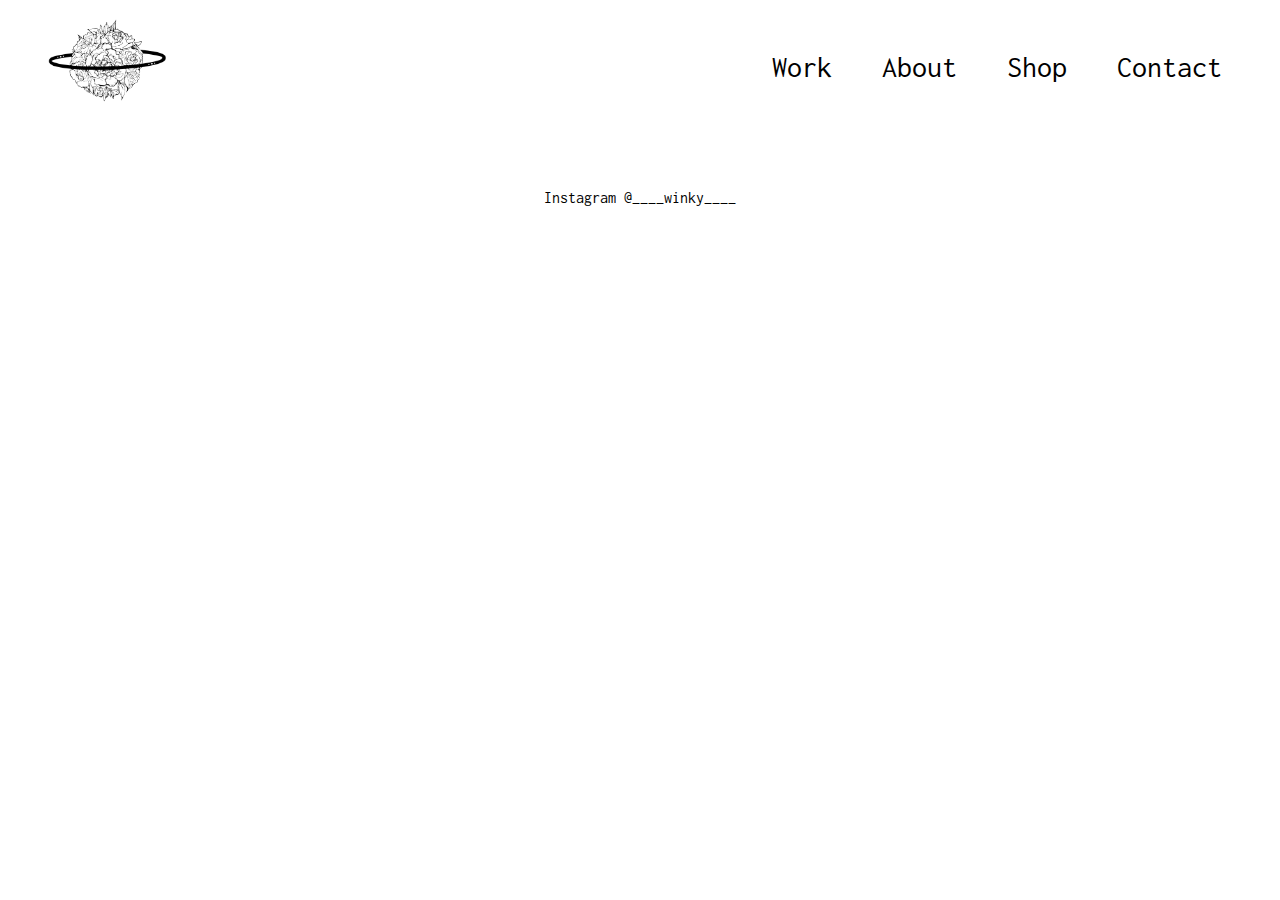
==== about.html @ fb3c569d "get in loser" ====
<!DOCTYPE html>
<html>
<head>
	<title>Amanda Winkler</title>
	<link rel="stylesheet" type="text/css" href="style.css">
	<link rel="preconnect" href="https://fonts.gstatic.com">
	<link href="https://fonts.googleapis.com/css2?family=Inconsolata&display=swap" rel="stylesheet">
</head>
<body>
	
<ul>
	<li><img id="wwlogo" src="media/wwlogo.png"></li>
	<li><a href="contact.html">Contact</a></li>
	<li><a href="shop.html">Shop</a></li>
	<li><a href="about.html">About</a></li>
	<li><a href="work.html">Work</a></li>
</ul>






<br>
<br>
<br>
<br>

<div class="footer">
	<div><a target="_blank" href="https://www.instagram.com/____winky____/" id="ig">Instagram @____winky____</a></div>
</div>
<div class="space"></div>
</body>
</html>
---- style.css ----
body{
	font-family: 'Inconsolata', monospace;
}

ul{
	list-style-type: none;
	color: black;
	position: inline;
	margin-right: 20px;
}

li a{
	float: right;
	text-decoration: none;
	color: black;
	font-size: 30px;
	margin-left: 20px;
	margin-right: 30px;
	margin-top: 35px;
}

li{
	display: inline;

}


#wwlogo{
	width: 10%;
	margin: 0;
}
.grid-wrapper{
	display: flex;
	height: 100%;
	text-align: center;
	border: 1px white solid;
	width: 100%;
  }

.grid-img{
	position: relative;
	width: 500px;
	float: left;
	border: 1px white solid;
	overflow: hidden;
	display: inline-block;
  	margin: 0 auto;
}

.imgs{
	position: relative;
	width: inherit;

}

.imgs:hover{
	opacity: .8;
}

.footer{
float: left;
display: inline-block;
bottom: 0;
width:100%;
text-align:center;

}

#ig{
text-decoration: none;
color: black;
}

.space{
	height: 100px;
}
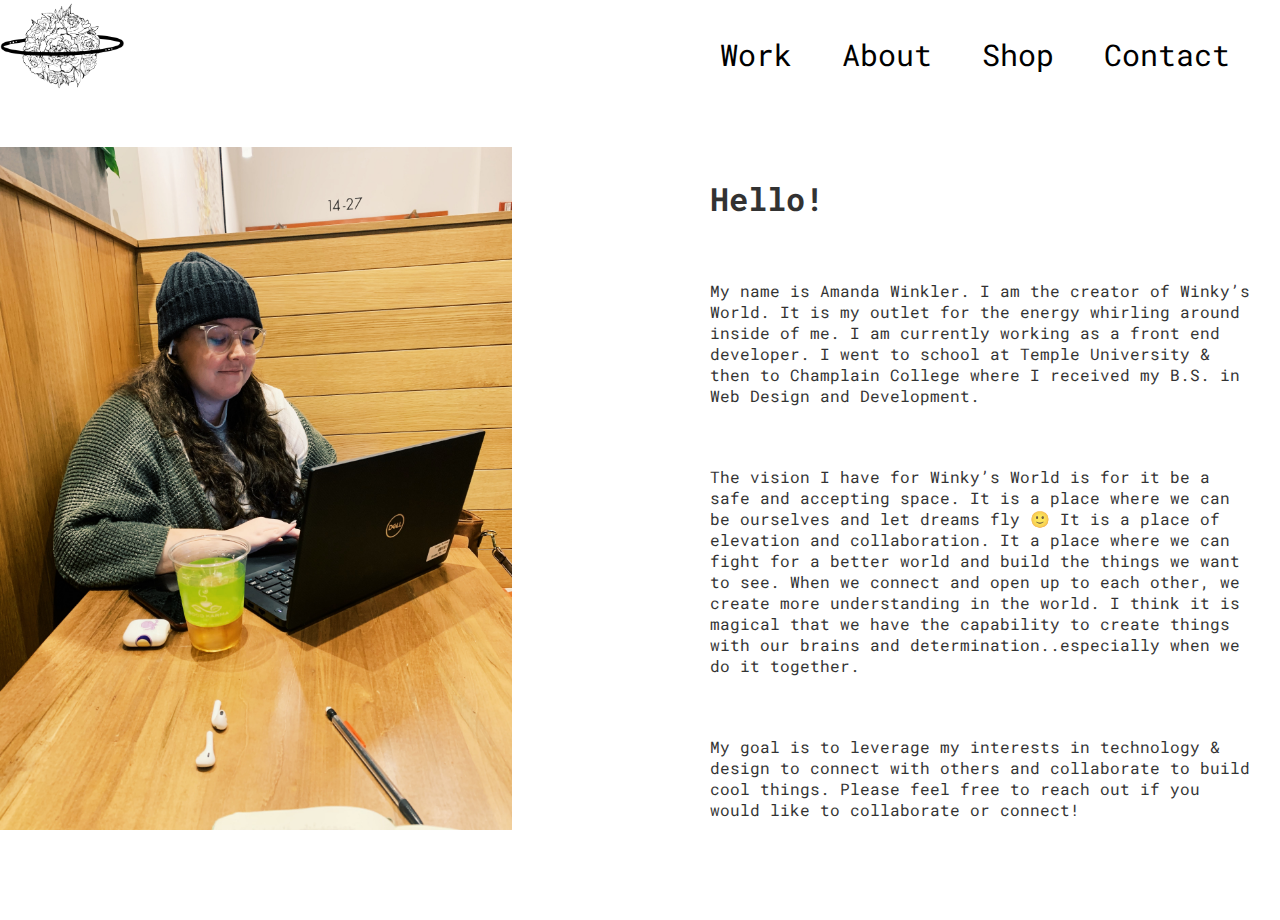
==== commit 5ec3c736: "beware the media queries" ====
--- a/about.html
+++ b/about.html
@@ -1,34 +1,28 @@
 <!DOCTYPE html>
 <html>
 <head>
-	<title>Amanda Winkler</title>
-	<link rel="stylesheet" type="text/css" href="style.css">
-	<link rel="preconnect" href="https://fonts.gstatic.com">
-	<link href="https://fonts.googleapis.com/css2?family=Inconsolata&display=swap" rel="stylesheet">
+	<link rel="stylesheet" type="text/css" href="about-styles.css">
+	<title>About Amanda Winkler Philadelphia Web Developer</title>
+	<link href="https://fonts.googleapis.com/css?family=Roboto+Mono" rel="stylesheet">
 </head>
 <body>
-	
 <ul>
-	<li><img id="wwlogo" src="media/wwlogo.png"></li>
+	<a href="index.html"><li><img id="wwlogo" src="media/wwlogo.png"></li></a>
 	<li><a href="contact.html">Contact</a></li>
 	<li><a href="shop.html">Shop</a></li>
 	<li><a href="about.html">About</a></li>
 	<li><a href="work.html">Work</a></li>
 </ul>
-
-
-
-
-
-
-<br>
-<br>
-<br>
-<br>
-
-<div class="footer">
-	<div><a target="_blank" href="https://www.instagram.com/____winky____/" id="ig">Instagram @____winky____</a></div>
-</div>
-<div class="space"></div>
+	<br>
+	<br>
+	<br>
+	<img class="aboutPhoto" src="media/aboutme.jpeg">
+	<div class="slideIn">
+		<h1>Hello!</h1>
+		<p>My name is Amanda Winkler. I am the creator of Winky’s World. It is my outlet for the energy whirling around inside of me. I am currently working as a front end developer. I went to school at Temple University & then to Champlain College where I received my B.S. in Web Design and Development. </p>
+		<p>The vision I have for Winky’s World is for it be a safe and accepting space. It is a place where we can be ourselves and let dreams fly 🙂 It is a place of elevation and collaboration. It a place where we can fight for a better world and build the things we want to see. When we connect and open up to each other, we create more understanding in the world. I think it is magical that we have the capability to create things with our brains and determination..especially when we do it together.</p>
+		<p>My goal is to leverage my interests in technology & design to connect with others and collaborate to build cool things. Please feel free to reach out if you would like to collaborate or connect!</p>
+	</div>
+	
 </body>
 </html>--- a/about-styles.css
+++ b/about-styles.css
@@ -0,0 +1,225 @@
+*{
+	font-family: 'Roboto Mono', monospace;
+	padding: 0;
+	margin: 0; 
+}
+
+body{
+	font-family: 'Inconsolata', monospace;
+}
+
+ul{
+	list-style-type: none;
+	color: black;
+	position: inline;
+	margin-right: 20px;
+}
+
+li a{
+	float: right;
+	text-decoration: none;
+	color: black;
+	font-size: 30px;
+	margin-left: 20px;
+	margin-right: 30px;
+	margin-top: 35px;
+}
+
+li{
+	display: inline;
+
+}
+
+
+#wwlogo{
+	width: 10%;
+	margin: 0;
+}
+.grid-wrapper{
+	display: flex;
+	height: 100%;
+	text-align: center;
+	border: 1px white solid;
+	width: 100%;
+  }
+
+.grid-img{
+	position: relative;
+	width: 500px;
+	float: left;
+	border: 1px white solid;
+	overflow: hidden;
+	display: inline-block;
+  	margin: 0 auto;
+}
+
+.imgs{
+	position: relative;
+	width: inherit;
+
+}
+
+.imgs:hover{
+	opacity: .8;
+}
+
+.footer{
+float: left;
+display: inline-block;
+bottom: 0;
+width:100%;
+text-align:center;
+
+}
+
+#ig{
+text-decoration: none;
+color: black;
+}
+
+.space{
+	height: 100px;
+}
+
+.img-txt a{
+	text-decoration: none;
+	color: black;
+}
+
+/*about styles*/
+
+		.aboutPhoto{
+			float: left;
+			width: 40%;
+			animation-name: photoSlide;
+			animation-duration: 3s;
+		}
+
+		.slideIn{
+			opacity: .8;
+			/*background-color: #ffc0d1;*/
+			height: 770px; 
+			width: 600px;
+			float: right;
+			animation-name: slide;
+			animation-duration: 3s;
+		}
+
+
+		h1, p{
+			padding: 30px;
+		}
+
+		@keyframes photoSlide{
+			from{width: 0%}
+			to{width: 40%}
+		}
+
+		@keyframes slide{
+			from{width: 100px}
+			to{width: 600px}
+		}
+
+.container{
+	text-align: center;
+	position: absolute;
+	top:50%;
+	left: 50%;
+	transform: translate(-50%, -50%);
+	width: 100%;
+
+}
+
+.container span{
+	color: black;
+	text-transform: white;
+	display: block;
+}
+
+.text1{
+	color: black;
+	font-size: 60px;
+	font-weight: 700;
+	letter-spacing: 8px;
+	margin-bottom: 20px;
+	position: relative;
+	animation: text 3s 1;
+}
+
+.text2{
+	font-size: 30px;
+
+
+}
+
+@keyframes text{
+	0%{
+		color:red;
+		margin-bottom: -40px;
+	}
+	30%{
+		letter-spacing: 25px;
+		margin-bottom: 10px;
+	}
+	85%{
+		letter-spacing: 8px;
+		margin-bottom: 20px;
+	}
+}
+
+#myVideo{
+	position: fixed;
+	right: 0;
+	bottom: 0;
+	min-width: 100%;
+	min-height: 100%;
+}
+
+.page1, .page2, .page3, .page4{
+	color: black;
+	font-size: 24px;
+	text-align: center;
+	position: absolute;
+}
+
+.page1{
+	top:0;
+	left:45%;
+}
+
+.page2{
+	bottom: 0;
+	left: 43%;
+}
+
+.page3{
+	left: 0;
+	top:45%;
+	transform: rotate(-90deg);
+}
+
+.page4{
+	right: 0;
+	top: 45%;
+	transform: rotate(90deg);
+
+}
+
+span a {
+	text-decoration: none;
+	color: black;
+}
+
+.slide-in{
+	animation: slide-in 5s ease forwards;
+}
+
+@keyframes slide-in{
+	from{
+		transform: translateX(100%);
+		visibility: visible;
+	}
+	to{
+		transform: translateX(0%);
+	}
+}
